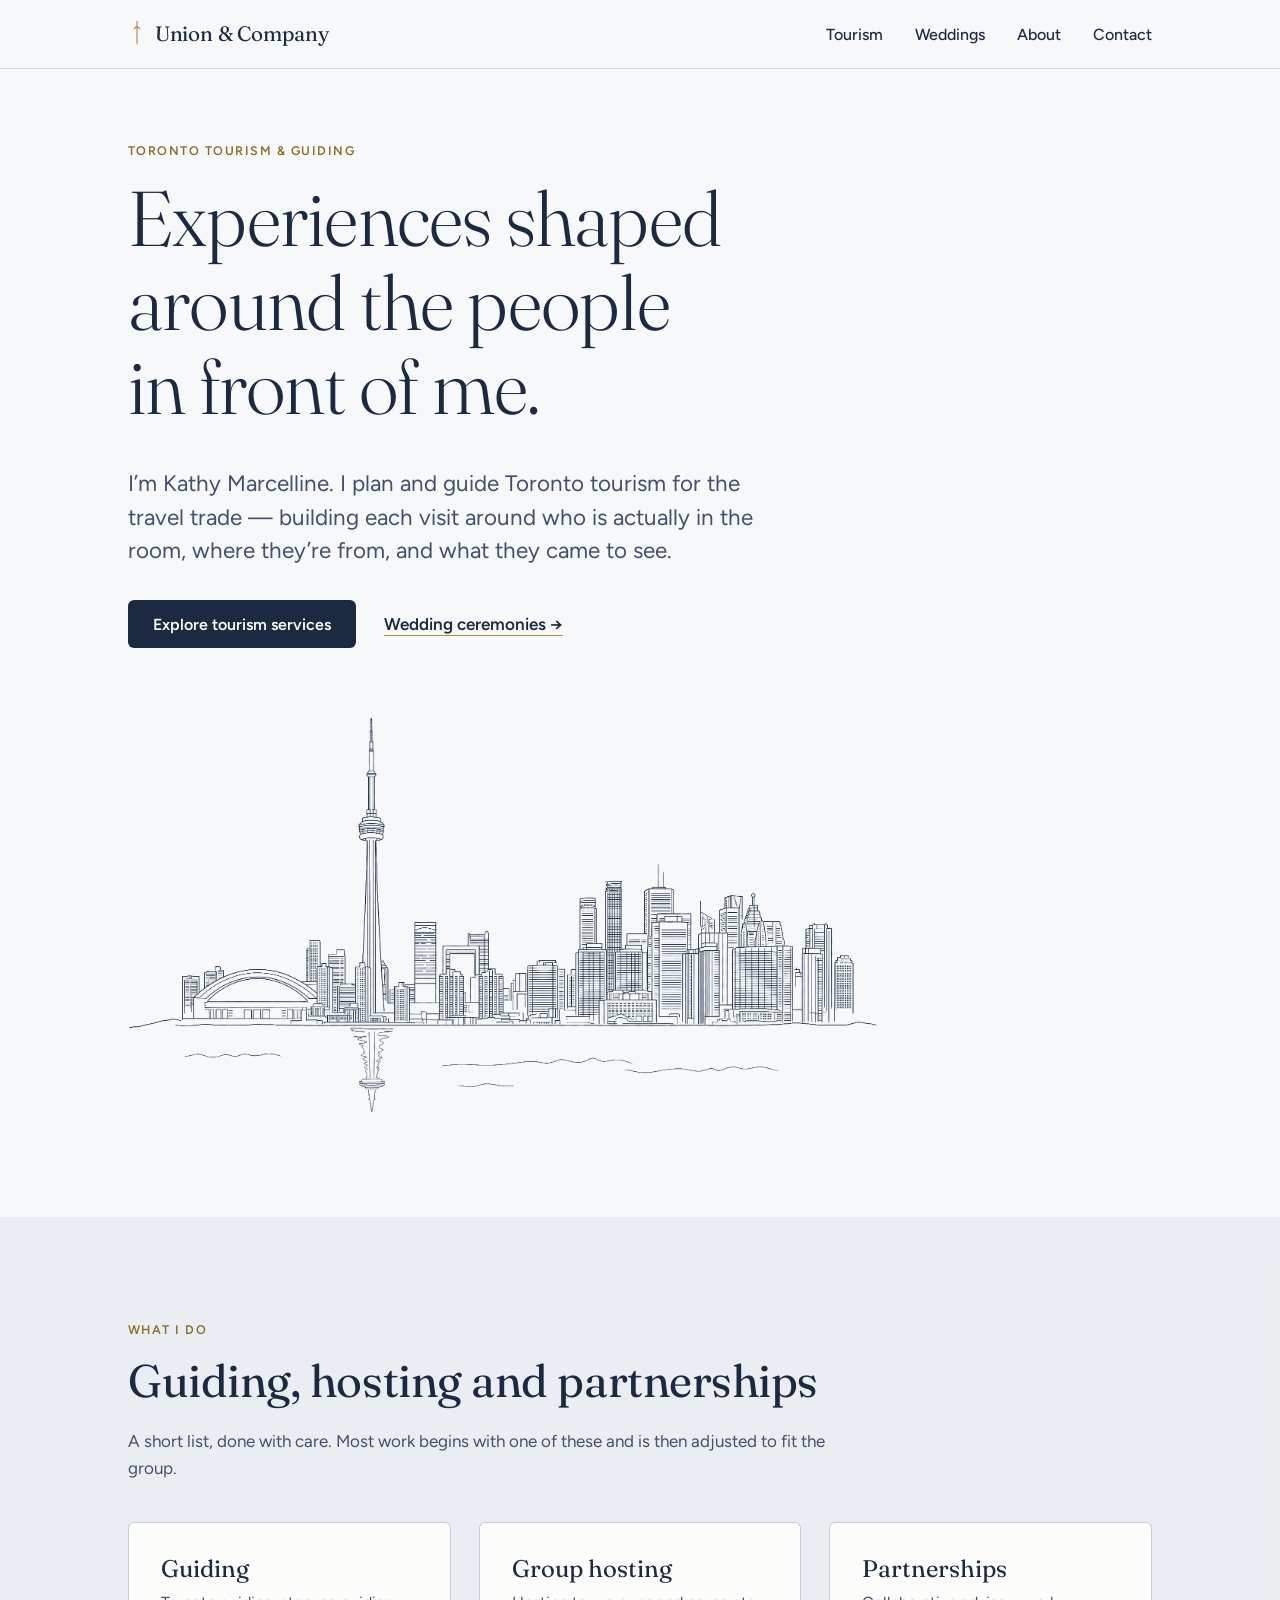
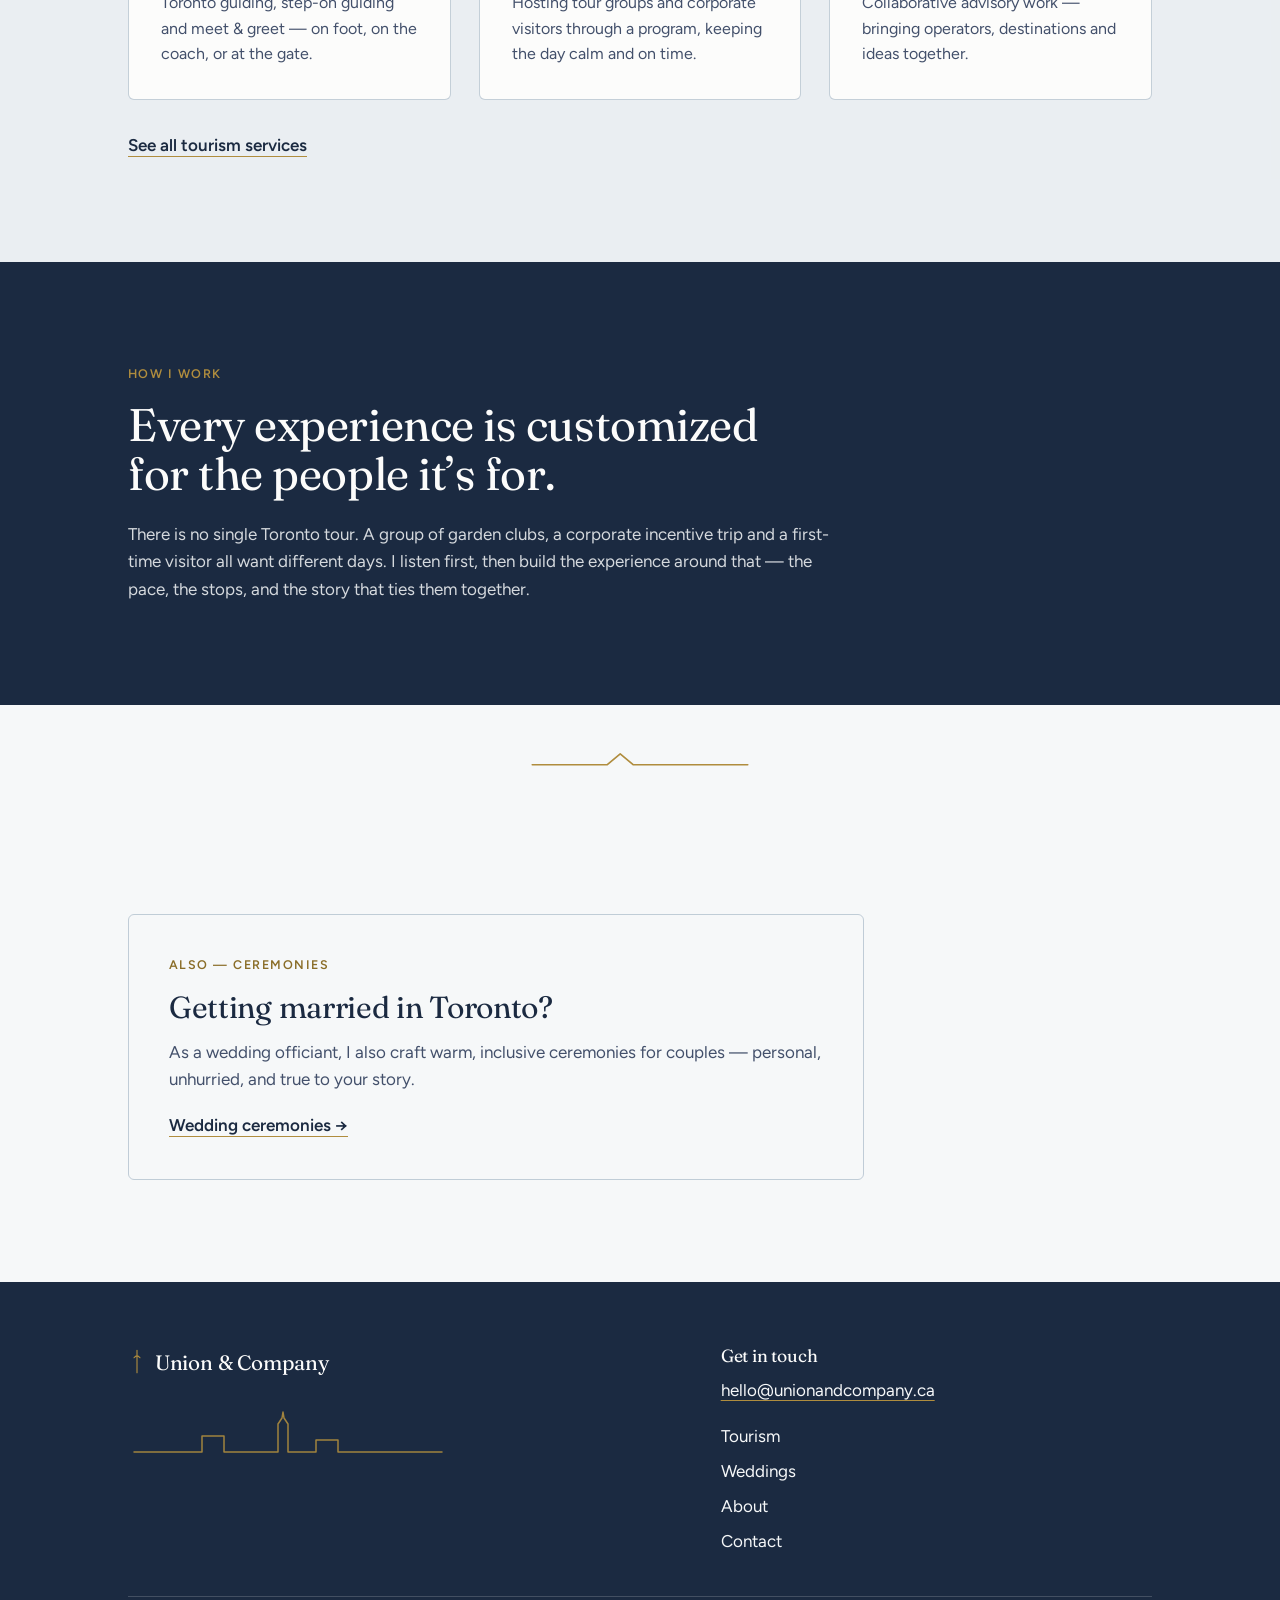
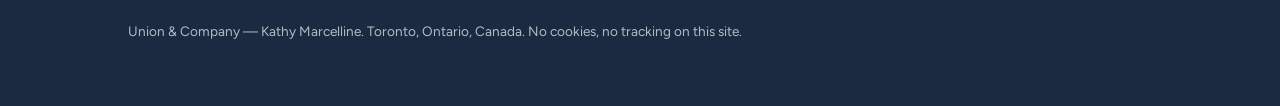
==== index.html @ 8b85e6c8 "Initial site — Union & Company Hand-coded static site (HTML/CSS/vanilla JS, no build step) for Kathy" ====
<!DOCTYPE html>
<html lang="en-CA" class="no-js">
<head>
  <meta charset="utf-8">
  <meta name="viewport" content="width=device-width, initial-scale=1">
  <title>Union &amp; Company — Toronto tourism, guiding &amp; wedding ceremonies</title>
  <meta name="description" content="Kathy Marcelline creates Toronto tourism experiences shaped around the people in front of her — guiding, group hosting and partnerships for the travel trade, and warm, inclusive wedding ceremonies.">

  <!-- Open Graph -->
  <meta property="og:type" content="website">
  <meta property="og:locale" content="en_CA">
  <meta property="og:site_name" content="Union &amp; Company">
  <meta property="og:title" content="Union &amp; Company — Toronto tourism, guiding &amp; wedding ceremonies">
  <meta property="og:description" content="Toronto tourism experiences shaped around the people in front of her, and warm, inclusive wedding ceremonies.">
  <meta property="og:url" content="https://example.com/">
  <!-- TODO: confirm with Kathy — set the live og:url and add an og:image share graphic (1200×630) once available. -->

  <!-- Enhancement flag: swap no-js for js before first paint. -->
  <script>document.documentElement.className = document.documentElement.className.replace('no-js', 'js');</script>

  <link rel="icon" href="assets/favicon.svg" type="image/svg+xml">
  <link rel="preconnect" href="https://fonts.googleapis.com">
  <link rel="preconnect" href="https://fonts.gstatic.com" crossorigin>
  <link href="https://fonts.googleapis.com/css2?family=Fraunces:opsz,wght@9..144,300;9..144,400;9..144,500&family=Figtree:wght@400;500;600&display=swap" rel="stylesheet">
  <link rel="stylesheet" href="css/styles.css">
</head>
<body>
  <a class="skip-link" href="#main">Skip to content</a>

  <header class="site-header">
    <div class="container site-header__inner">
      <a class="wordmark" href="index.html" aria-label="Union and Company — home">
        <svg class="nav-mark" viewBox="0 0 24 40" aria-hidden="true" focusable="false">
          <path d="M12 3 V33 M8 13 Q12 8 16 13"/>
        </svg>
        <span>Union &amp; Company</span>
      </a>
      <button class="nav-toggle" aria-expanded="false" aria-controls="site-nav">
        <span class="nav-toggle__bars" aria-hidden="true"><span></span></span>
        Menu
      </button>
      <nav class="site-nav" id="site-nav" aria-label="Primary">
        <ul>
          <li><a href="tourism.html">Tourism</a></li>
          <li><a href="weddings.html">Weddings</a></li>
          <li><a href="about.html">About</a></li>
          <li><a href="contact.html">Contact</a></li>
        </ul>
      </nav>
    </div>
  </header>

  <main id="main">
    <!-- Hero -->
    <section class="band hero">
      <div class="container">
        <span class="eyebrow">Toronto tourism &amp; guiding</span>
        <h1>Experiences shaped around the people in front of me.</h1>
        <p class="lead">I&rsquo;m Kathy Marcelline. I plan and guide Toronto tourism for the travel trade &mdash;
          building each visit around who is actually in the room, where they&rsquo;re from, and what they came to see.</p>
        <div class="btn-row">
          <a class="btn btn-primary" href="tourism.html">Explore tourism services</a>
          <a class="link arrow-link" href="weddings.html">Wedding ceremonies &rarr;</a>
        </div>

        <div class="skyline-hero skyline-draw2" role="img"
             aria-label="A fine line drawing of the Toronto skyline and lakeshore — the CN Tower at its centre, the Rogers Centre dome, the downtown towers, and the tower's reflection in the harbour."></div>
      </div>
    </section>

    <!-- Core tourism services -->
    <section class="band band--soft">
      <div class="container">
        <div class="reveal">
          <span class="eyebrow">What I do</span>
          <h2>Guiding, hosting and partnerships</h2>
          <p class="measure">A short list, done with care. Most work begins with one of these and is then
            adjusted to fit the group.</p>
        </div>
        <div class="card-grid card-grid--3">
          <article class="card">
            <h3>Guiding</h3>
            <p>Toronto guiding, step-on guiding and meet &amp; greet &mdash; on foot, on the coach, or at the gate.</p>
          </article>
          <article class="card">
            <h3>Group hosting</h3>
            <p>Hosting tour groups and corporate visitors through a program, keeping the day calm and on time.</p>
          </article>
          <article class="card">
            <h3>Partnerships</h3>
            <p>Collaborative advisory work &mdash; bringing operators, destinations and ideas together.</p>
          </article>
        </div>
        <div class="btn-row">
          <a class="link" href="tourism.html">See all tourism services</a>
        </div>
      </div>
    </section>

    <!-- How I work (navy band) -->
    <section class="band band--ink">
      <div class="container">
        <div class="reveal measure">
          <span class="eyebrow">How I work</span>
          <h2>Every experience is customized for the people it&rsquo;s for.</h2>
          <p>There is no single Toronto tour. A group of garden clubs, a corporate incentive trip and a
            first-time visitor all want different days. I listen first, then build the experience around
            that &mdash; the pace, the stops, and the story that ties them together.</p>
        </div>
      </div>
    </section>

    <div class="divider" aria-hidden="true">
      <svg viewBox="0 0 200 24" focusable="false">
        <path d="M2 18 L70 18 L82 8 L94 18 L198 18" fill="none" stroke="#B08D3E"
              stroke-width="1.5" stroke-linecap="round" stroke-linejoin="round"/>
      </svg>
    </div>

    <!-- Wedding gateway (modest) -->
    <section class="band">
      <div class="container">
        <div class="gateway reveal">
          <span class="eyebrow">Also &mdash; ceremonies</span>
          <h2>Getting married in Toronto?</h2>
          <p>As a wedding officiant, I also craft warm, inclusive ceremonies for couples &mdash; personal,
            unhurried, and true to your story.</p>
          <p><a class="link arrow-link" href="weddings.html">Wedding ceremonies &rarr;</a></p>
        </div>
      </div>
    </section>
  </main>

  <!-- Shared footer -->
  <footer class="footer">
    <div class="container">
      <div class="footer__top">
        <div>
          <span class="footer__mark">
            <svg class="nav-mark" viewBox="0 0 24 40" aria-hidden="true" focusable="false">
              <path d="M12 3 V33 M8 13 Q12 8 16 13"/>
            </svg>
            <span class="wordmark" style="pointer-events:none;">Union &amp; Company</span>
          </span>
          <svg class="skyline" viewBox="0 0 320 60" aria-hidden="true" focusable="false">
            <path d="M6 46 L74 46 L74 30 L96 30 L96 46 L150 46 L150 18 L154 12 L155 6 L156 12 L160 18 L160 46 L188 46 L188 34 L210 34 L210 46 L314 46"/>
          </svg>
        </div>
        <div class="footer__contact">
          <h2>Get in touch</h2>
          <!-- TODO: confirm with Kathy — replace with her real business email. -->
          <p><a href="mailto:hello@unionandcompany.ca">hello@unionandcompany.ca</a></p>
          <nav aria-label="Footer">
            <ul>
              <li><a href="tourism.html">Tourism</a></li>
              <li><a href="weddings.html">Weddings</a></li>
              <li><a href="about.html">About</a></li>
              <li><a href="contact.html">Contact</a></li>
            </ul>
          </nav>
        </div>
      </div>
      <div class="footer__legal">
        <p>Union &amp; Company &mdash; Kathy Marcelline. Toronto, Ontario, Canada.
          No cookies, no tracking on this site.</p>
      </div>
    </div>
  </footer>

  <script src="js/main.js"></script>
</body>
</html>
---- css/styles.css ----
/* ==========================================================================
   Union & Company — styles.css
   Hand-coded, framework-free. Mobile-first.
   Sections:
     1. Tokens & root
     2. Reset & base
     3. Typography
     4. Layout helpers (container, bands, rhythm)
     5. Skyline motif
     6. Header & navigation
     7. Buttons & links
     8. Components (cards, steps, services, quotes, form)
     9. Footer
    10. Motion (reveal, skyline draw) & reduced-motion
   ========================================================================== */

/* 1. Tokens & root ---------------------------------------------------------- */
:root {
  --ink:     #1B2A41;  /* navy — headings, footer, primary buttons, dark bands */
  --paper:   #F6F8F9;  /* cool-tinted near-white base */
  --brass:   #B08D3E;  /* muted brass — decorative rules, motif, underlines     */
  --slate:   #43506B;  /* body text                                            */
  --harbour: #7E97AD;  /* soft blue — subtle backgrounds, borders              */
  --white:   #FCFCFB;  /* cards on paper, text on ink                          */

  /* Brass is only ~2.9:1 on paper, which fails WCAG AA for text. This deeper
     brass reaches ~4.6:1 on paper and is used for eyebrow TEXT on light bands.
     The full --brass is reserved for non-text decoration and for text on navy
     (where --brass reaches ~4.6:1). */
  --brass-deep: #8A6D28;

  /* Fluid type scale */
  --fs-eyebrow: 0.78rem;
  --fs-body:    1.0625rem;
  --fs-lead:    clamp(1.15rem, 1.02rem + 0.5vw, 1.4rem);
  --fs-h3:      clamp(1.2rem, 1.05rem + 0.6vw, 1.5rem);
  --fs-h2:      clamp(1.75rem, 1.25rem + 2vw, 2.85rem);
  --fs-h1:      clamp(2.6rem, 1.55rem + 4.3vw, 4.85rem);

  --measure: 65ch;
  --container: 1120px;
  --gutter: clamp(1.25rem, 5vw, 3rem);
  --band-y: clamp(3.25rem, 8vw, 6.5rem);
  --radius: 6px;

  --font-display: 'Fraunces', Georgia, 'Times New Roman', serif;
  --font-body: 'Figtree', -apple-system, BlinkMacSystemFont, 'Segoe UI', sans-serif;
}

/* 2. Reset & base ----------------------------------------------------------- */
*, *::before, *::after { box-sizing: border-box; }

html { -webkit-text-size-adjust: 100%; }

body {
  margin: 0;
  background: var(--paper);
  color: var(--slate);
  font-family: var(--font-body);
  font-size: var(--fs-body);
  font-weight: 400;
  line-height: 1.6;
  text-rendering: optimizeLegibility;
  -webkit-font-smoothing: antialiased;
}

img, svg { max-width: 100%; }
svg { display: block; }

/* Skip link */
.skip-link {
  position: absolute;
  left: 0.75rem;
  top: -100%;
  z-index: 100;
  background: var(--ink);
  color: var(--white);
  padding: 0.65rem 1rem;
  border-radius: var(--radius);
  font-weight: 600;
  text-decoration: none;
}
.skip-link:focus { top: 0.75rem; }

/* Visible focus for everything. Never removed. */
:focus-visible {
  outline: 2px solid var(--brass);
  outline-offset: 2px;
  border-radius: 2px;
}
/* On navy bands, brass outline needs no change (contrast ~4.6:1). */

.visually-hidden {
  position: absolute !important;
  width: 1px; height: 1px;
  padding: 0; margin: -1px;
  overflow: hidden; clip: rect(0 0 0 0);
  white-space: nowrap; border: 0;
}

/* 3. Typography ------------------------------------------------------------- */
h1, h2, h3, h4 {
  font-family: var(--font-display);
  font-optical-sizing: auto;
  color: var(--ink);
  font-weight: 300;
  line-height: 1.08;
  letter-spacing: -0.01em;
  margin: 0 0 0.5em;
  text-wrap: balance;
}

h1 { font-size: var(--fs-h1); }
h2 { font-size: var(--fs-h2); font-weight: 400; }
h3 { font-size: var(--fs-h3); font-weight: 400; line-height: 1.2; letter-spacing: 0; }

p { margin: 0 0 1.15rem; max-width: var(--measure); }
p:last-child { margin-bottom: 0; }

.lead { font-size: var(--fs-lead); color: var(--slate); line-height: 1.5; }

.eyebrow {
  display: block;
  font-family: var(--font-body);
  font-weight: 600;
  font-size: var(--fs-eyebrow);
  text-transform: uppercase;
  letter-spacing: 0.12em;
  color: var(--brass-deep);
  margin: 0 0 1rem;
}

/* 4. Layout helpers --------------------------------------------------------- */
.container {
  width: 100%;
  max-width: var(--container);
  margin-inline: auto;
  padding-inline: var(--gutter);
}

.band { padding-block: var(--band-y); }

.band--ink {
  background: var(--ink);
  color: var(--paper);
}
.band--ink h1, .band--ink h2, .band--ink h3 { color: var(--white); }
.band--ink p { color: rgba(246, 248, 249, 0.85); }
.band--ink .eyebrow { color: var(--brass); }

.band--soft { background: rgba(126, 151, 173, 0.10); } /* harbour tint */

.stack > * + * { margin-top: 1.15rem; }
.measure { max-width: var(--measure); }
.center { text-align: center; margin-inline: auto; }

/* Section divider (short skyline segment) */
.divider {
  display: flex;
  justify-content: center;
  padding-block: clamp(1.5rem, 4vw, 2.5rem);
}
.divider svg { width: min(220px, 60%); height: auto; }

/* 5. Skyline motif ---------------------------------------------------------- */
.skyline path {
  fill: none;
  stroke: var(--brass);
  stroke-width: 1.5;
  stroke-linejoin: round;
  stroke-linecap: round;
  vector-effect: non-scaling-stroke;
}
.band--ink .skyline path,
.footer .skyline path { stroke: var(--brass); }

/* Hero drawing — the detailed Toronto line art, painted via an alpha mask so it
   inherits our palette. The PNG is a keyed line drawing (transparent ground). */
.skyline-hero {
  width: 100%;
  max-width: 760px;
  aspect-ratio: 2000 / 1091;
  margin-top: clamp(2rem, 5vw, 3.25rem);
  background-color: var(--ink);
  -webkit-mask: url(../assets/skyline.png) left center / contain no-repeat;
          mask: url(../assets/skyline.png) left center / contain no-repeat;
}

.nav-mark { width: 18px; height: auto; flex: none; }
.nav-mark path { stroke: var(--brass); stroke-width: 1.5; fill: none; stroke-linecap: round; }

/* 6. Header & navigation ---------------------------------------------------- */
.site-header {
  position: sticky;
  top: 0;
  z-index: 50;
  background: rgba(246, 248, 249, 0.92);
  backdrop-filter: saturate(140%) blur(6px);
  border-bottom: 1px solid rgba(126, 151, 173, 0.30);
}
.site-header__inner {
  display: flex;
  align-items: center;
  justify-content: space-between;
  gap: 1rem;
  min-height: 68px;
}

.wordmark {
  display: inline-flex;
  align-items: center;
  gap: 0.55rem;
  text-decoration: none;
  color: var(--ink);
  font-family: var(--font-display);
  font-optical-sizing: auto;
  font-weight: 400;
  font-size: 1.3rem;
  letter-spacing: -0.01em;
  white-space: nowrap;
}
.wordmark:focus-visible { outline-offset: 4px; }

.nav-toggle {
  display: none;
  align-items: center;
  gap: 0.5rem;
  background: none;
  border: 1px solid rgba(126, 151, 173, 0.5);
  border-radius: var(--radius);
  color: var(--ink);
  font-family: var(--font-body);
  font-weight: 600;
  font-size: 0.9rem;
  padding: 0.5rem 0.75rem;
  cursor: pointer;
}
.nav-toggle__bars { width: 18px; height: 12px; position: relative; }
.nav-toggle__bars::before,
.nav-toggle__bars::after,
.nav-toggle__bars span {
  content: ""; position: absolute; left: 0; right: 0; height: 1.5px;
  background: var(--ink);
}
.nav-toggle__bars::before { top: 0; }
.nav-toggle__bars span { top: 5px; }
.nav-toggle__bars::after { bottom: 0; }

.site-nav ul {
  list-style: none;
  margin: 0;
  padding: 0;
  display: flex;
  gap: clamp(1rem, 2.5vw, 2.25rem);
  align-items: center;
}
.site-nav a {
  text-decoration: none;
  color: var(--ink);
  font-weight: 500;
  font-size: 1rem;
  padding: 0.35rem 0;
  border-bottom: 2px solid transparent;
}
.site-nav a:hover { border-bottom-color: var(--brass); }
.site-nav a[aria-current="page"] {
  border-bottom-color: var(--brass);
  color: var(--ink);
}

/* Mobile: JS enhances into a toggle. Without JS, nav stays visible. */
@media (max-width: 767px) {
  .js .nav-toggle { display: inline-flex; }
  .js .site-nav {
    display: none;
    position: absolute;
    left: 0; right: 0; top: 100%;
    background: var(--paper);
    border-bottom: 1px solid rgba(126, 151, 173, 0.3);
    padding: 0.5rem var(--gutter) 1.25rem;
  }
  .js .site-nav.is-open { display: block; }
  .site-nav ul { flex-direction: column; align-items: flex-start; gap: 0.25rem; }
  .site-nav li { width: 100%; }
  .site-nav a { display: block; width: 100%; padding: 0.75rem 0; }
  .site-header { position: relative; } /* allow absolute dropdown positioning */
}

/* 7. Buttons & links -------------------------------------------------------- */
.btn {
  display: inline-flex;
  align-items: center;
  justify-content: center;
  font-family: var(--font-body);
  font-weight: 600;
  font-size: 1rem;
  line-height: 1.2;
  text-decoration: none;
  border: 1px solid transparent;
  border-radius: var(--radius);
  padding: 0.85rem 1.5rem;
  cursor: pointer;
  position: relative;
  overflow: hidden;
}
.btn-primary {
  background: var(--ink);
  color: var(--white);
}
.btn-primary::after {
  content: "";
  position: absolute;
  left: 0; right: 0; bottom: 0;
  height: 2px;
  background: var(--brass);
  transform: translateX(-101%);
  transition: transform 0.25s ease;
}
.btn-primary:hover::after,
.btn-primary:focus-visible::after { transform: translateX(0); }

/* Primary on a navy band inverts */
.band--ink .btn-primary {
  background: var(--white);
  color: var(--ink);
}

/* Text links / secondary links */
.link {
  color: var(--ink);
  font-weight: 600;
  text-decoration: underline;
  text-decoration-color: var(--brass);
  text-decoration-thickness: 1px;
  text-underline-offset: 5px;
}
.link:hover { text-decoration-thickness: 2px; }
.band--ink .link { color: var(--white); text-decoration-color: var(--brass); }

.arrow-link { white-space: nowrap; }

/* In-flow prose links */
.prose a {
  color: var(--ink);
  text-decoration: underline;
  text-decoration-color: var(--brass);
  text-decoration-thickness: 1px;
  text-underline-offset: 3px;
}
.prose a:hover { text-decoration-thickness: 2px; }

.btn-row {
  display: flex;
  flex-wrap: wrap;
  align-items: center;
  gap: 1.25rem 1.75rem;
  margin-top: 2rem;
}

/* 8. Components ------------------------------------------------------------- */

/* Hero */
.hero { padding-top: clamp(2.5rem, 6vw, 4.5rem); }
.hero h1 { margin-top: 0.25rem; max-width: 15ch; }
.hero .lead { max-width: 46ch; }

/* Service card grid */
.card-grid {
  display: grid;
  grid-template-columns: 1fr;
  gap: clamp(1rem, 2.5vw, 1.75rem);
  margin-top: 2.5rem;
}
@media (min-width: 720px) {
  .card-grid--3 { grid-template-columns: repeat(3, 1fr); }
}
.card {
  background: var(--white);
  border: 1px solid rgba(126, 151, 173, 0.45);
  border-radius: var(--radius);
  padding: clamp(1.5rem, 3vw, 2rem);
}
.card h3 { margin-bottom: 0.4rem; }
.card p { color: var(--slate); font-size: 1rem; }

/* Services list (tourism) */
.service-list {
  display: grid;
  gap: clamp(1.75rem, 4vw, 2.75rem);
  margin-top: 2.75rem;
}
@media (min-width: 720px) {
  .service-list { grid-template-columns: repeat(2, 1fr); }
  .service-list .service--lead { grid-column: 1 / -1; }
}
.service {
  border-top: 1px solid rgba(126, 151, 173, 0.5);
  padding-top: 1.25rem;
}
.service--lead { border-top: 2px solid var(--brass); }
.service h3 { color: var(--ink); }
.service p { font-size: 1rem; margin-bottom: 0; }

/* Numbered steps (weddings) */
.steps {
  display: grid;
  gap: clamp(1.5rem, 3vw, 2.25rem);
  margin-top: 2.5rem;
  counter-reset: step;
}
@media (min-width: 720px) { .steps { grid-template-columns: repeat(3, 1fr); } }
.step { padding-top: 1rem; border-top: 1px solid rgba(126, 151, 173, 0.5); }
.step__num {
  font-family: var(--font-display);
  font-optical-sizing: auto;
  font-weight: 300;
  font-size: 2rem;
  color: var(--brass-deep);
  line-height: 1;
  display: block;
  margin-bottom: 0.6rem;
}
.step h3 { margin-bottom: 0.35rem; }
.step p { font-size: 1rem; margin-bottom: 0; }

/* Testimonials */
.quotes {
  display: grid;
  gap: clamp(1.5rem, 3vw, 2rem);
  margin-top: 2.5rem;
}
@media (min-width: 720px) { .quotes { grid-template-columns: repeat(2, 1fr); } }
.quote {
  background: var(--white);
  border: 1px solid rgba(126, 151, 173, 0.45);
  border-left: 3px solid var(--brass);
  border-radius: var(--radius);
  padding: clamp(1.5rem, 3vw, 2rem);
}
.quote blockquote {
  margin: 0 0 0.9rem;
  font-family: var(--font-display);
  font-optical-sizing: auto;
  font-weight: 400;
  font-size: 1.2rem;
  line-height: 1.4;
  color: var(--ink);
}
.quote figcaption { font-size: 0.95rem; color: var(--slate); }
.placeholder-note {
  display: inline-block;
  font-size: 0.72rem;
  font-weight: 600;
  text-transform: uppercase;
  letter-spacing: 0.08em;
  color: var(--brass-deep);
  background: rgba(176, 141, 62, 0.12);
  border-radius: 4px;
  padding: 0.15rem 0.45rem;
  margin-bottom: 0.75rem;
}

/* Wedding gateway (home) — deliberately modest */
.gateway {
  border: 1px solid rgba(126, 151, 173, 0.45);
  border-radius: var(--radius);
  padding: clamp(1.5rem, 4vw, 2.5rem);
  max-width: 46rem;
}
.gateway h2 { font-size: clamp(1.4rem, 1.1rem + 1.2vw, 1.9rem); }

/* Values (about) */
.values { display: grid; gap: clamp(1.75rem, 4vw, 2.5rem); margin-top: 2.5rem; }
@media (min-width: 720px) { .values { grid-template-columns: repeat(3, 1fr); } }
.value { border-top: 2px solid var(--brass); padding-top: 1.1rem; }
.value h3 { color: var(--ink); }
.value p { font-size: 1rem; margin-bottom: 0; }

/* Forms */
.form { max-width: 40rem; margin-top: 2.5rem; }
.form fieldset { border: 0; margin: 0 0 1.75rem; padding: 0; }
.form legend {
  font-family: var(--font-body);
  font-weight: 600;
  font-size: 1.05rem;
  color: var(--ink);
  padding: 0;
  margin-bottom: 0.75rem;
}
.field { margin-bottom: 1.4rem; }
.field label {
  display: block;
  font-weight: 600;
  font-size: 0.95rem;
  color: var(--ink);
  margin-bottom: 0.4rem;
}
.field .hint { font-weight: 400; color: var(--slate); font-size: 0.85rem; }
.field input,
.field select,
.field textarea {
  width: 100%;
  font-family: var(--font-body);
  font-size: 1rem;
  color: var(--slate);
  background: var(--white);
  border: 1px solid var(--harbour);
  border-radius: var(--radius);
  padding: 0.7rem 0.8rem;
}
.field textarea { min-height: 8rem; resize: vertical; }
.field input:focus-visible,
.field select:focus-visible,
.field textarea:focus-visible { outline: 2px solid var(--brass); outline-offset: 1px; }

.radio-group { display: grid; gap: 0.65rem; }
.radio {
  display: flex;
  align-items: flex-start;
  gap: 0.65rem;
  border: 1px solid rgba(126, 151, 173, 0.5);
  border-radius: var(--radius);
  padding: 0.85rem 1rem;
  cursor: pointer;
}
.radio input { width: auto; margin-top: 0.15rem; }
.radio:hover { border-color: var(--harbour); }
.radio span { font-weight: 500; color: var(--ink); }

.form .error {
  color: #8A2A2A; /* accessible dark red on paper */
  font-size: 0.9rem;
  font-weight: 600;
  margin-top: 0.35rem;
}
.field input[aria-invalid="true"],
.field textarea[aria-invalid="true"] { border-color: #8A2A2A; }

.form-note { font-size: 0.95rem; margin-top: 1.5rem; }

/* Contact aside */
.contact-aside p { font-size: 1rem; }
@media (min-width: 900px) {
  .contact-layout { display: grid; grid-template-columns: 1.4fr 1fr; gap: clamp(2rem, 5vw, 4rem); align-items: start; }
  .contact-layout .form { margin-top: 1.5rem; }
}

/* 9. Footer ----------------------------------------------------------------- */
.footer {
  background: var(--ink);
  color: var(--paper);
  padding-block: clamp(2.5rem, 6vw, 4rem);
}
.footer a { color: var(--paper); }
.footer__top { display: grid; gap: 2rem; }
@media (min-width: 720px) {
  .footer__top { grid-template-columns: 1.3fr 1fr; align-items: start; }
}
.footer__mark { display: inline-flex; align-items: center; gap: 0.55rem; }
.footer__mark .wordmark { color: var(--white); }
.footer .skyline { width: min(320px, 100%); margin-top: 1.25rem; opacity: 0.9; }
.footer h2 { font-size: 1.1rem; color: var(--white); margin-bottom: 0.75rem; }
.footer nav ul { list-style: none; margin: 0; padding: 0; display: grid; gap: 0.5rem; }
.footer nav a { text-decoration: none; }
.footer nav a:hover { text-decoration: underline; text-decoration-color: var(--brass); text-underline-offset: 4px; }
.footer__contact a {
  text-decoration: underline;
  text-decoration-color: var(--brass);
  text-underline-offset: 4px;
}
.footer__legal {
  margin-top: 2.5rem;
  padding-top: 1.5rem;
  border-top: 1px solid rgba(246, 248, 249, 0.18);
  font-size: 0.85rem;
  color: rgba(246, 248, 249, 0.7);
}
.footer__legal p { max-width: none; }

/* 10. Motion ---------------------------------------------------------------- */

/* Scroll reveal — visible by default (no-JS safe); JS opts elements in. */
.js .reveal {
  opacity: 0;
  transform: translateY(12px);
  transition: opacity 0.4s ease, transform 0.4s ease;
}
.js .reveal.is-visible { opacity: 1; transform: none; }

/* Skyline reveal — a left-to-right wipe that reads as the drawing being laid
   down. Driven by main.js so the drawing is ALWAYS visible without JS or under
   reduced motion; JS only clips-then-reveals when a wipe can actually play. */

/* Global reduced-motion opt-out */
@media (prefers-reduced-motion: reduce) {
  *, *::before, *::after {
    animation-duration: 0.001ms !important;
    animation-iteration-count: 1 !important;
    transition-duration: 0.001ms !important;
    scroll-behavior: auto !important;
  }
  .js .reveal { opacity: 1; transform: none; }
}
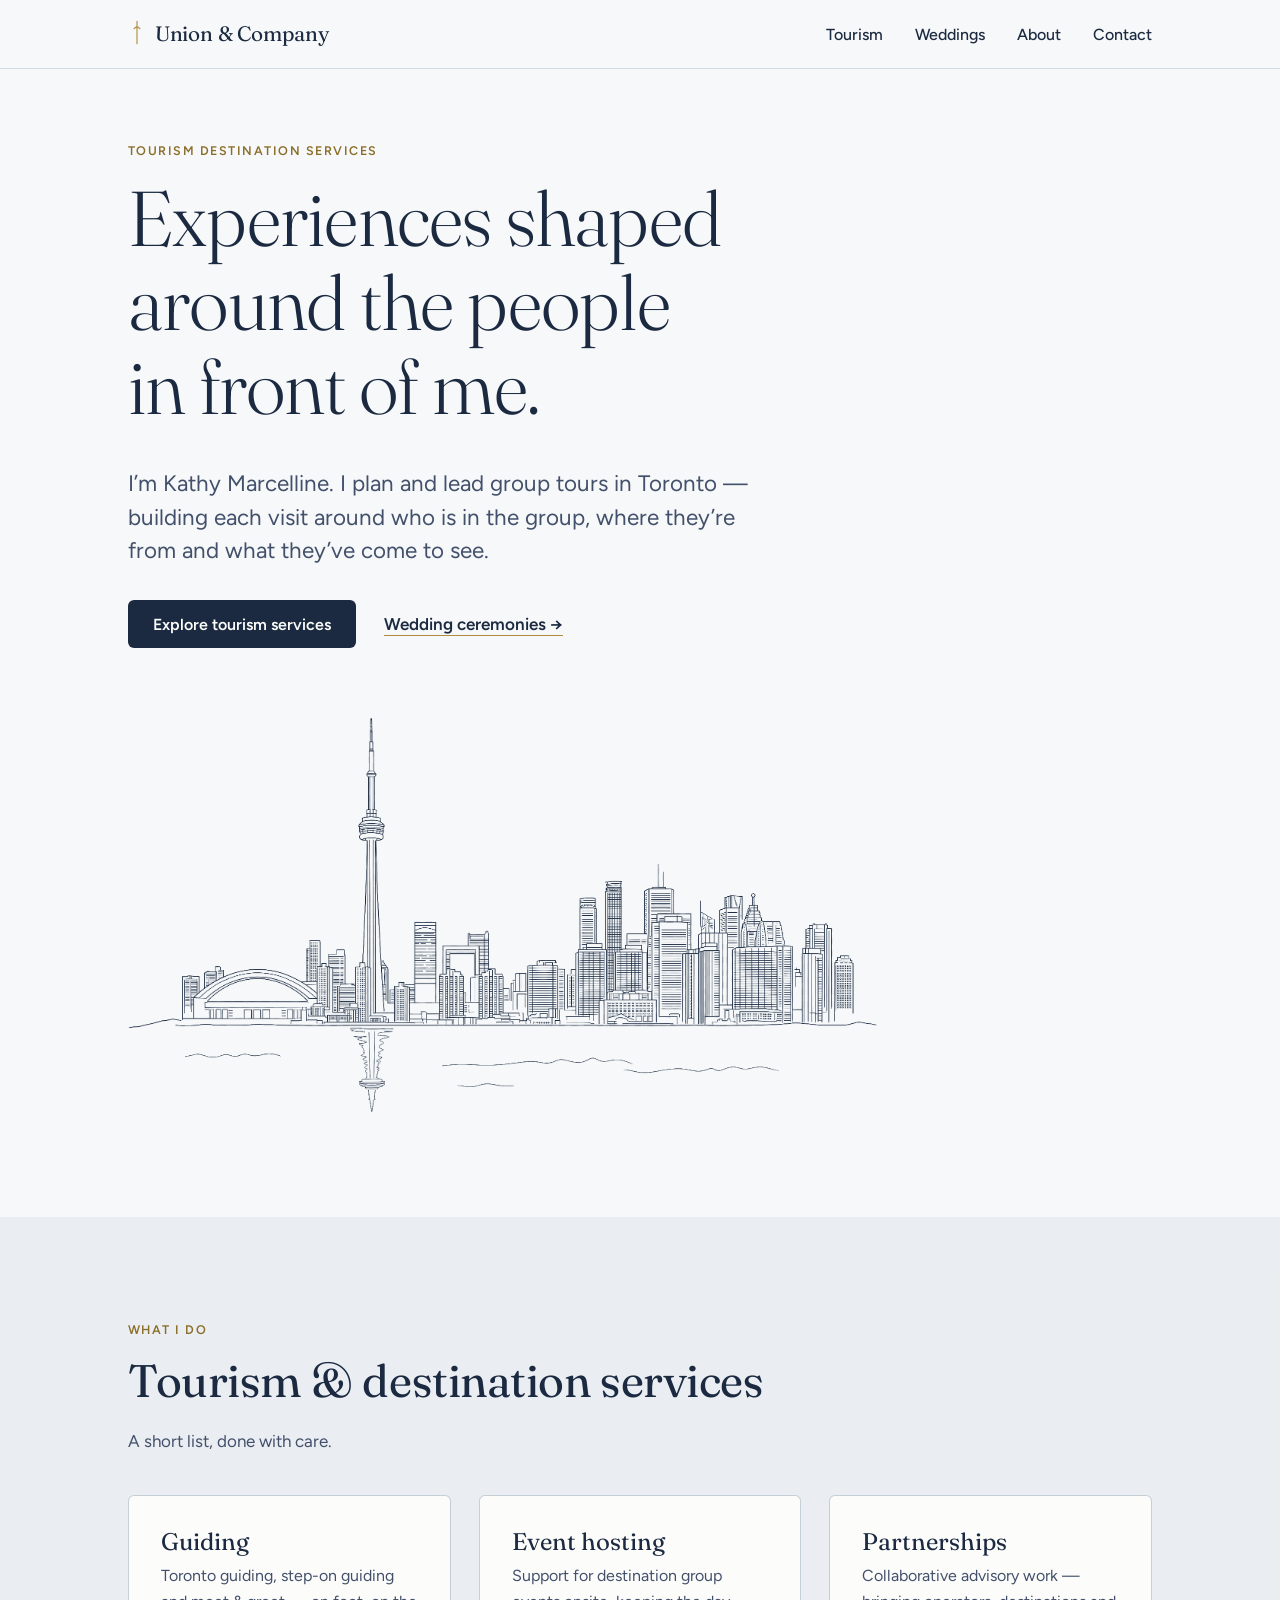
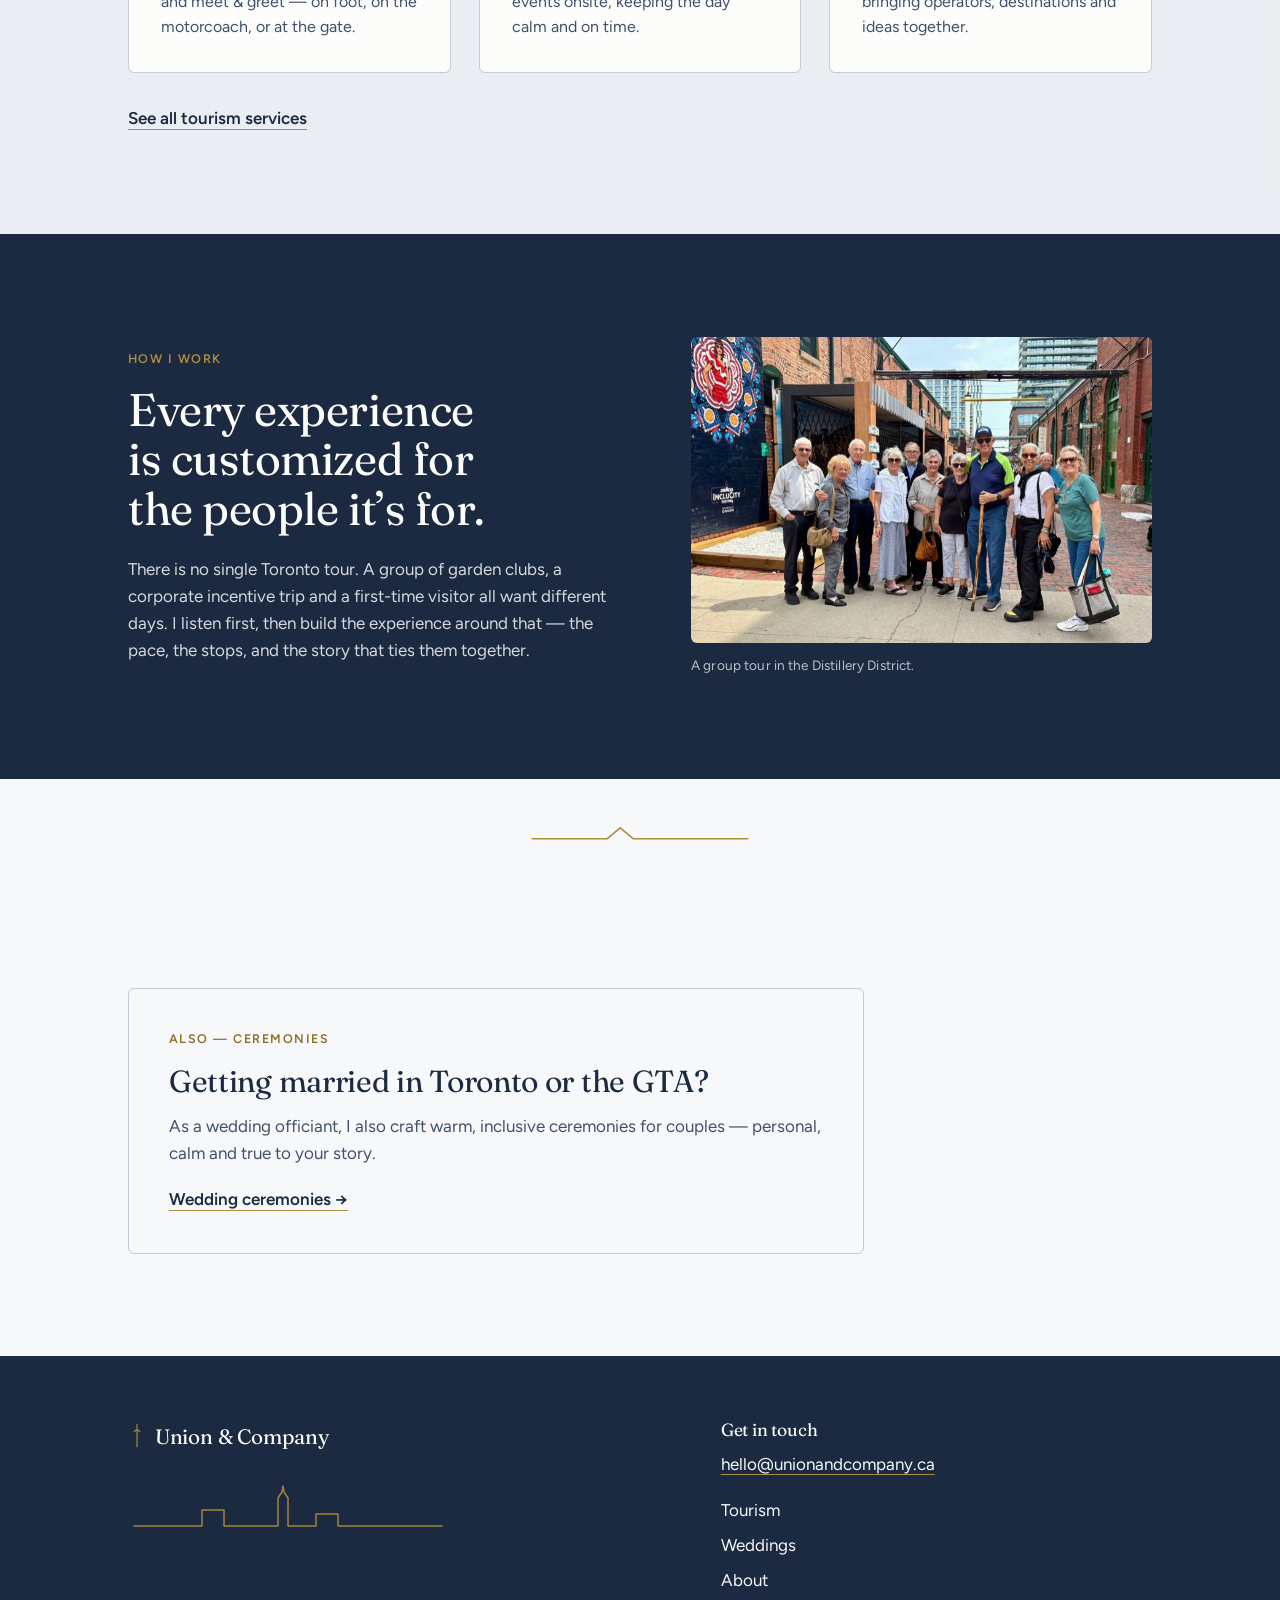
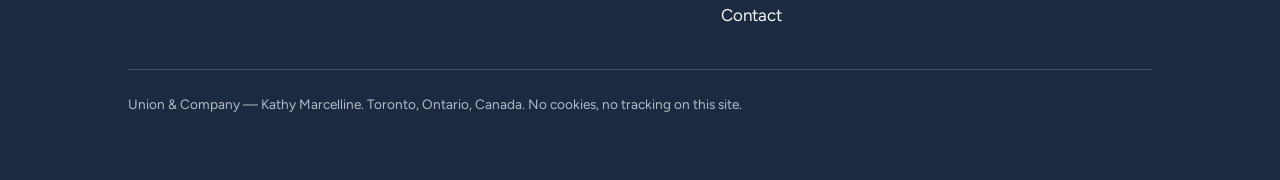
==== commit 055d9b0f: "Apply client copy edits, add photos, fix hero skyline reveal Client-requested changes across all pag" ====
--- a/index.html
+++ b/index.html
@@ -3,17 +3,22 @@
 <head>
   <meta charset="utf-8">
   <meta name="viewport" content="width=device-width, initial-scale=1">
-  <title>Union &amp; Company — Toronto tourism, guiding &amp; wedding ceremonies</title>
-  <meta name="description" content="Kathy Marcelline creates Toronto tourism experiences shaped around the people in front of her — guiding, group hosting and partnerships for the travel trade, and warm, inclusive wedding ceremonies.">
+  <title>Union &amp; Company — Toronto tourism destination services &amp; wedding ceremonies</title>
+  <meta name="description" content="Kathy Marcelline plans and leads group tours in Toronto — guiding, event hosting and partnerships for the travel trade — and officiates warm, inclusive wedding ceremonies.">
 
   <!-- Open Graph -->
   <meta property="og:type" content="website">
   <meta property="og:locale" content="en_CA">
   <meta property="og:site_name" content="Union &amp; Company">
-  <meta property="og:title" content="Union &amp; Company — Toronto tourism, guiding &amp; wedding ceremonies">
-  <meta property="og:description" content="Toronto tourism experiences shaped around the people in front of her, and warm, inclusive wedding ceremonies.">
-  <meta property="og:url" content="https://example.com/">
-  <!-- TODO: confirm with Kathy — set the live og:url and add an og:image share graphic (1200×630) once available. -->
+  <meta property="og:title" content="Union &amp; Company — Toronto tourism destination services &amp; wedding ceremonies">
+  <meta property="og:description" content="Group tours in Toronto built around who is in the group, and warm, inclusive wedding ceremonies.">
+  <meta property="og:url" content="https://tnb3000.github.io/unionandco/">
+  <meta property="og:image" content="https://tnb3000.github.io/unionandco/assets/og-image.jpg">
+  <meta property="og:image:width" content="1200">
+  <meta property="og:image:height" content="630">
+  <meta property="og:image:alt" content="A tour group gathered on a brick lane in Toronto's Distillery District.">
+  <meta name="twitter:card" content="summary_large_image">
+  <!-- TODO: confirm with Kathy — og:url points at the GitHub Pages address; update if a custom domain goes live. -->
 
   <!-- Enhancement flag: swap no-js for js before first paint. -->
   <script>document.documentElement.className = document.documentElement.className.replace('no-js', 'js');</script>
@@ -54,16 +59,16 @@
     <!-- Hero -->
     <section class="band hero">
       <div class="container">
-        <span class="eyebrow">Toronto tourism &amp; guiding</span>
+        <span class="eyebrow">Tourism destination services</span>
         <h1>Experiences shaped around the people in front of me.</h1>
-        <p class="lead">I&rsquo;m Kathy Marcelline. I plan and guide Toronto tourism for the travel trade &mdash;
-          building each visit around who is actually in the room, where they&rsquo;re from, and what they came to see.</p>
+        <p class="lead">I&rsquo;m Kathy Marcelline. I plan and lead group tours in Toronto &mdash; building each
+          visit around who is in the group, where they&rsquo;re from and what they&rsquo;ve come to see.</p>
         <div class="btn-row">
           <a class="btn btn-primary" href="tourism.html">Explore tourism services</a>
           <a class="link arrow-link" href="weddings.html">Wedding ceremonies &rarr;</a>
         </div>
 
-        <div class="skyline-hero skyline-draw2" role="img"
+        <div class="skyline-hero" role="img"
              aria-label="A fine line drawing of the Toronto skyline and lakeshore — the CN Tower at its centre, the Rogers Centre dome, the downtown towers, and the tower's reflection in the harbour."></div>
       </div>
     </section>
@@ -73,18 +78,17 @@
       <div class="container">
         <div class="reveal">
           <span class="eyebrow">What I do</span>
-          <h2>Guiding, hosting and partnerships</h2>
-          <p class="measure">A short list, done with care. Most work begins with one of these and is then
-            adjusted to fit the group.</p>
+          <h2>Tourism &amp; destination services</h2>
+          <p class="measure">A short list, done with care.</p>
         </div>
         <div class="card-grid card-grid--3">
           <article class="card">
             <h3>Guiding</h3>
-            <p>Toronto guiding, step-on guiding and meet &amp; greet &mdash; on foot, on the coach, or at the gate.</p>
+            <p>Toronto guiding, step-on guiding and meet &amp; greet &mdash; on foot, on the motorcoach, or at the gate.</p>
           </article>
           <article class="card">
-            <h3>Group hosting</h3>
-            <p>Hosting tour groups and corporate visitors through a program, keeping the day calm and on time.</p>
+            <h3>Event hosting</h3>
+            <p>Support for destination group events onsite, keeping the day calm and on time.</p>
           </article>
           <article class="card">
             <h3>Partnerships</h3>
@@ -99,7 +103,7 @@
 
     <!-- How I work (navy band) -->
     <section class="band band--ink">
-      <div class="container">
+      <div class="container split">
         <div class="reveal measure">
           <span class="eyebrow">How I work</span>
           <h2>Every experience is customized for the people it&rsquo;s for.</h2>
@@ -107,6 +111,15 @@
             first-time visitor all want different days. I listen first, then build the experience around
             that &mdash; the pace, the stops, and the story that ties them together.</p>
         </div>
+        <figure class="photo">
+          <!-- TODO: confirm with Kathy — caption wording, and that everyone pictured is happy to appear on the site. -->
+          <img src="assets/group-distillery-750.jpg"
+               srcset="assets/group-distillery-750.jpg 750w, assets/group-distillery-1500.jpg 1500w"
+               sizes="(min-width: 900px) 44vw, (min-width: 720px) 90vw, 100vw"
+               width="1500" height="997" loading="lazy" decoding="async"
+               alt="A tour group of about a dozen people smiling together on a brick-paved lane in Toronto&rsquo;s Distillery District, red-brick warehouses on either side.">
+          <figcaption>A group tour in the Distillery District.</figcaption>
+        </figure>
       </div>
     </section>
 
@@ -122,9 +135,9 @@
       <div class="container">
         <div class="gateway reveal">
           <span class="eyebrow">Also &mdash; ceremonies</span>
-          <h2>Getting married in Toronto?</h2>
+          <h2>Getting married in Toronto or the GTA?</h2>
           <p>As a wedding officiant, I also craft warm, inclusive ceremonies for couples &mdash; personal,
-            unhurried, and true to your story.</p>
+            calm and true to your story.</p>
           <p><a class="link arrow-link" href="weddings.html">Wedding ceremonies &rarr;</a></p>
         </div>
       </div>
--- a/css/styles.css
+++ b/css/styles.css
@@ -66,6 +66,13 @@
 
 img, svg { max-width: 100%; }
 svg { display: block; }
+img { height: auto; }
+
+::selection { background: rgba(176, 141, 62, 0.28); color: var(--ink); }
+.band--ink ::selection,
+.footer ::selection { background: rgba(176, 141, 62, 0.45); color: var(--white); }
+
+input, textarea, select { accent-color: var(--ink); caret-color: var(--brass-deep); }
 
 /* Skip link */
 .skip-link {
@@ -161,6 +168,7 @@
   padding-block: clamp(1.5rem, 4vw, 2.5rem);
 }
 .divider svg { width: min(220px, 60%); height: auto; }
+.divider--start { justify-content: flex-start; padding-bottom: 0; }
 
 /* 5. Skyline motif ---------------------------------------------------------- */
 .skyline path {
@@ -184,6 +192,14 @@
   background-color: var(--ink);
   -webkit-mask: url(../assets/skyline.png) left center / contain no-repeat;
           mask: url(../assets/skyline.png) left center / contain no-repeat;
+}
+/* The drawing is laid down left-to-right once on load. A CSS animation (not a
+   JS-driven transition) so it cannot stall half-way; without JS or under
+   reduced motion the drawing is simply visible. */
+.js .skyline-hero { animation: skyline-wipe 1.6s cubic-bezier(0.22, 1, 0.36, 1) both; }
+@keyframes skyline-wipe {
+  from { clip-path: inset(0 100% 0 0); }
+  to   { clip-path: inset(0 0 0 0); }
 }
 
 .nav-mark { width: 18px; height: auto; flex: none; }
@@ -383,6 +399,49 @@
 .card h3 { margin-bottom: 0.4rem; }
 .card p { color: var(--slate); font-size: 1rem; }
 
+/* Photographs */
+.photo { margin: 0; }
+.photo img {
+  display: block;
+  width: 100%;
+  height: auto;
+  border-radius: var(--radius);
+  background: rgba(126, 151, 173, 0.18); /* holds the space while loading */
+}
+.photo figcaption {
+  margin-top: 0.75rem;
+  font-size: 0.85rem;
+  letter-spacing: 0.01em;
+  color: var(--slate);
+}
+.band--ink .photo figcaption { color: rgba(246, 248, 249, 0.72); }
+.photo--wide { margin-top: clamp(2.25rem, 5vw, 3.5rem); }
+
+/* Text beside a photograph (home, "How I work") */
+.split { display: grid; gap: clamp(2rem, 5vw, 3.5rem); align-items: center; }
+@media (min-width: 900px) {
+  .split { grid-template-columns: minmax(0, 1.1fr) minmax(0, 1fr); }
+}
+
+/* Affiliations (about) */
+.affiliations {
+  list-style: none;
+  margin: 2.25rem 0 0;
+  padding: 0;
+  display: grid;
+  gap: 0 clamp(1.5rem, 4vw, 3rem);
+}
+@media (min-width: 720px) { .affiliations { grid-template-columns: repeat(2, minmax(0, 1fr)); } }
+.affiliations li {
+  display: flex;
+  flex-direction: column;
+  gap: 0.15rem;
+  padding: 1rem 0 1.05rem;
+  border-top: 1px solid rgba(126, 151, 173, 0.5);
+}
+.affiliation__org { font-weight: 500; color: var(--ink); text-wrap: pretty; }
+.affiliation__role { font-size: 0.95rem; color: var(--slate); }
+
 /* Services list (tourism) */
 .service-list {
   display: grid;
@@ -403,10 +462,11 @@
 
 /* Numbered steps (weddings) */
 .steps {
+  list-style: none;
+  padding: 0;
   display: grid;
   gap: clamp(1.5rem, 3vw, 2.25rem);
-  margin-top: 2.5rem;
-  counter-reset: step;
+  margin: 2.5rem 0 0;
 }
 @media (min-width: 720px) { .steps { grid-template-columns: repeat(3, 1fr); } }
 .step { padding-top: 1rem; border-top: 1px solid rgba(126, 151, 173, 0.5); }
@@ -447,18 +507,6 @@
   color: var(--ink);
 }
 .quote figcaption { font-size: 0.95rem; color: var(--slate); }
-.placeholder-note {
-  display: inline-block;
-  font-size: 0.72rem;
-  font-weight: 600;
-  text-transform: uppercase;
-  letter-spacing: 0.08em;
-  color: var(--brass-deep);
-  background: rgba(176, 141, 62, 0.12);
-  border-radius: 4px;
-  padding: 0.15rem 0.45rem;
-  margin-bottom: 0.75rem;
-}
 
 /* Wedding gateway (home) — deliberately modest */
 .gateway {
@@ -540,6 +588,13 @@
 
 /* Contact aside */
 .contact-aside p { font-size: 1rem; }
+@media (max-width: 899px) {
+  .contact-aside {
+    margin-top: 2.5rem;
+    padding-top: 2rem;
+    border-top: 1px solid rgba(126, 151, 173, 0.5);
+  }
+}
 @media (min-width: 900px) {
   .contact-layout { display: grid; grid-template-columns: 1.4fr 1fr; gap: clamp(2rem, 5vw, 4rem); align-items: start; }
   .contact-layout .form { margin-top: 1.5rem; }
@@ -600,4 +655,5 @@
     scroll-behavior: auto !important;
   }
   .js .reveal { opacity: 1; transform: none; }
-}
+  .js .skyline-hero { animation: none; }
+}
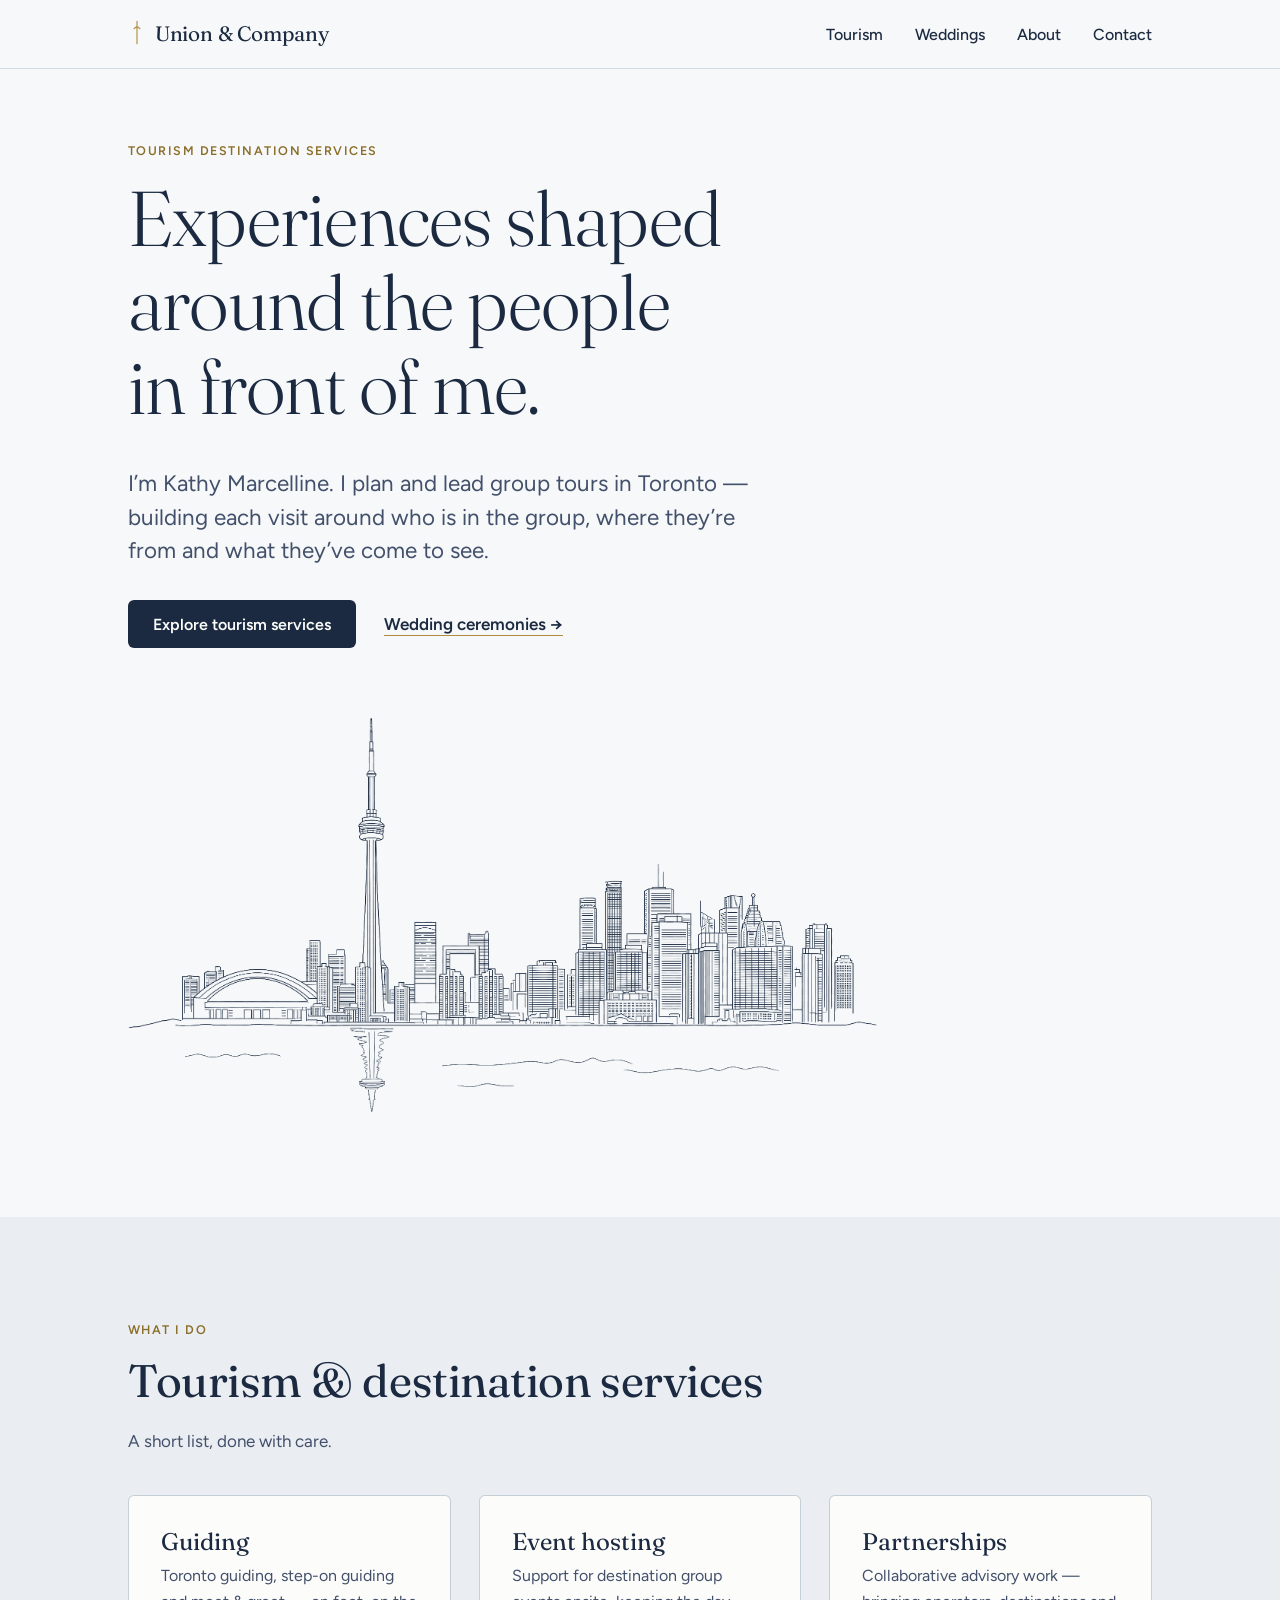
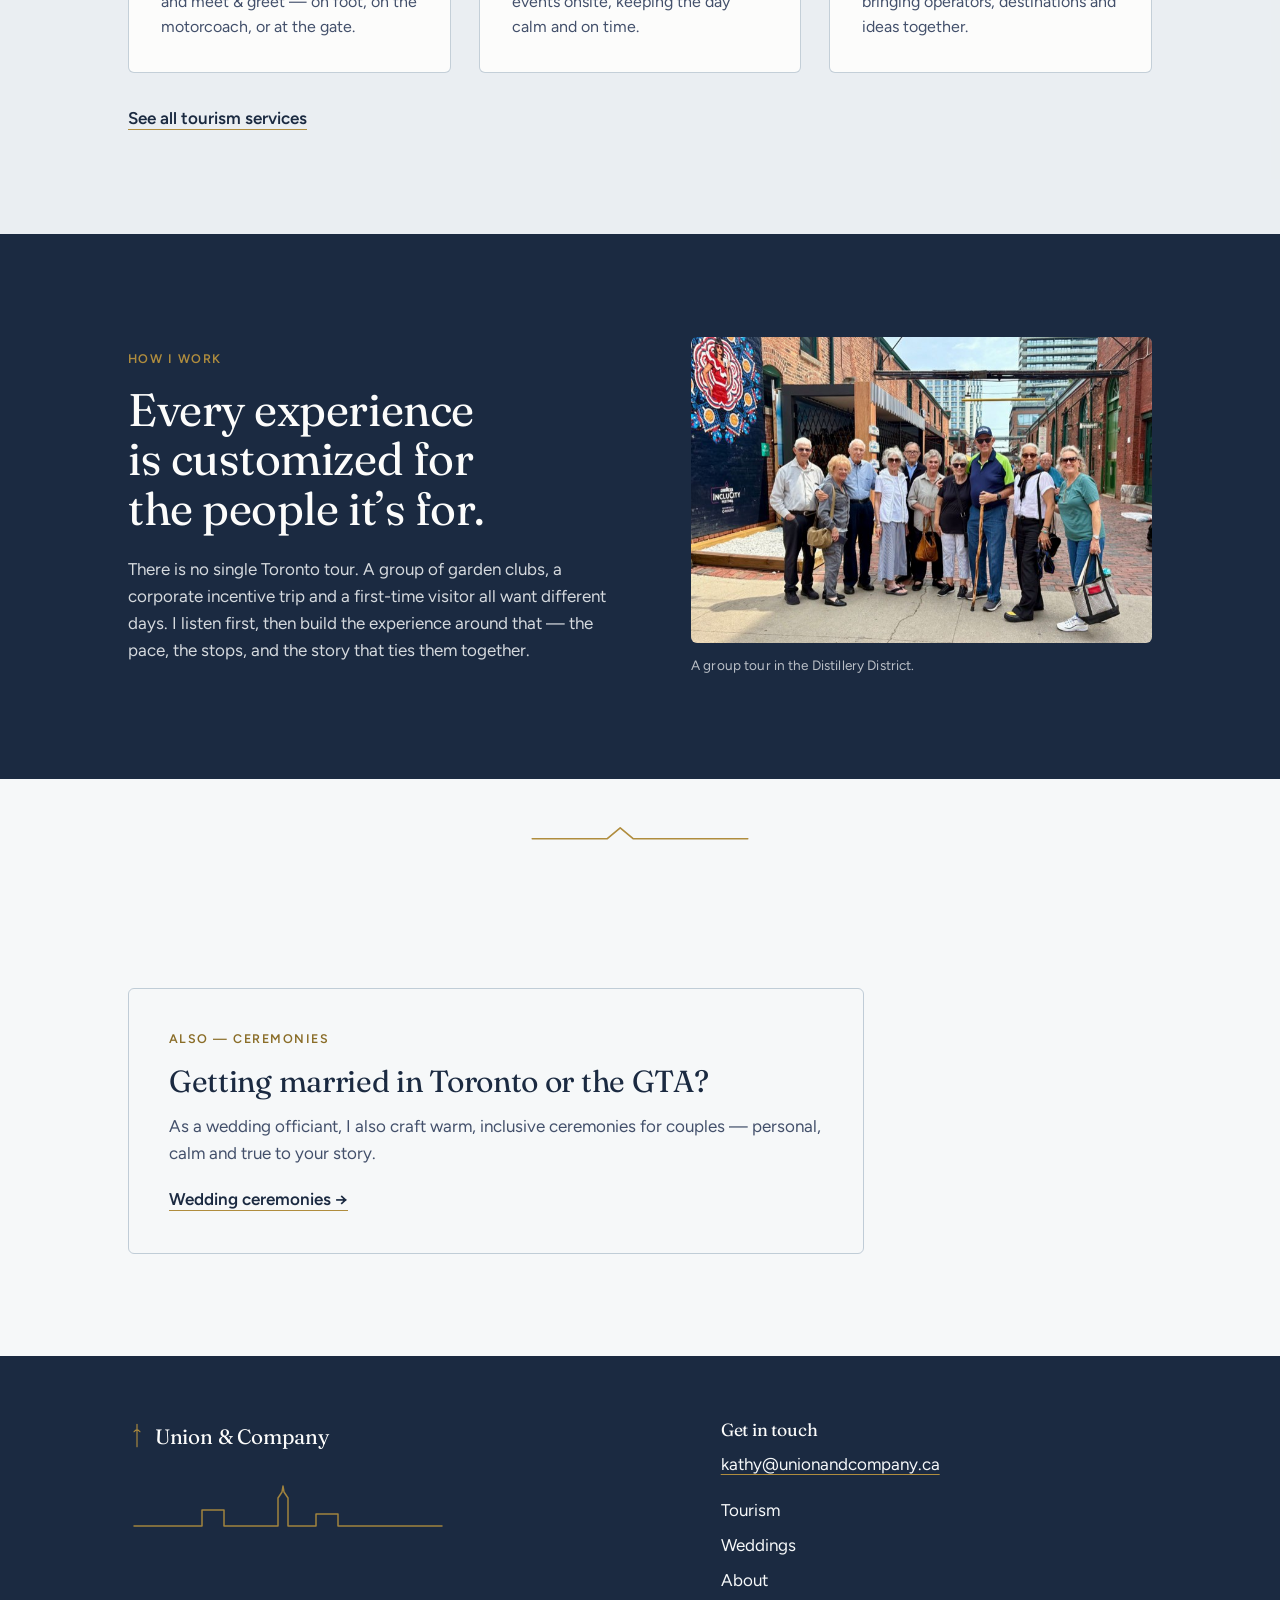
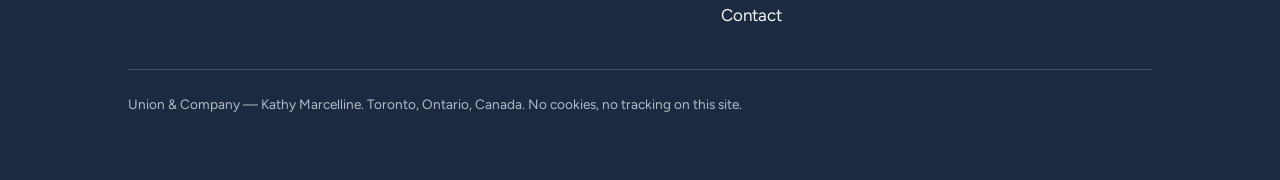
==== commit 67e81569: "Set business email to kathy@unionandcompany.ca Replaces the placeholder address in every footer and " ====
--- a/index.html
+++ b/index.html
@@ -161,8 +161,7 @@
         </div>
         <div class="footer__contact">
           <h2>Get in touch</h2>
-          <!-- TODO: confirm with Kathy — replace with her real business email. -->
-          <p><a href="mailto:hello@unionandcompany.ca">hello@unionandcompany.ca</a></p>
+          <p><a href="mailto:kathy@unionandcompany.ca">kathy@unionandcompany.ca</a></p>
           <nav aria-label="Footer">
             <ul>
               <li><a href="tourism.html">Tourism</a></li>
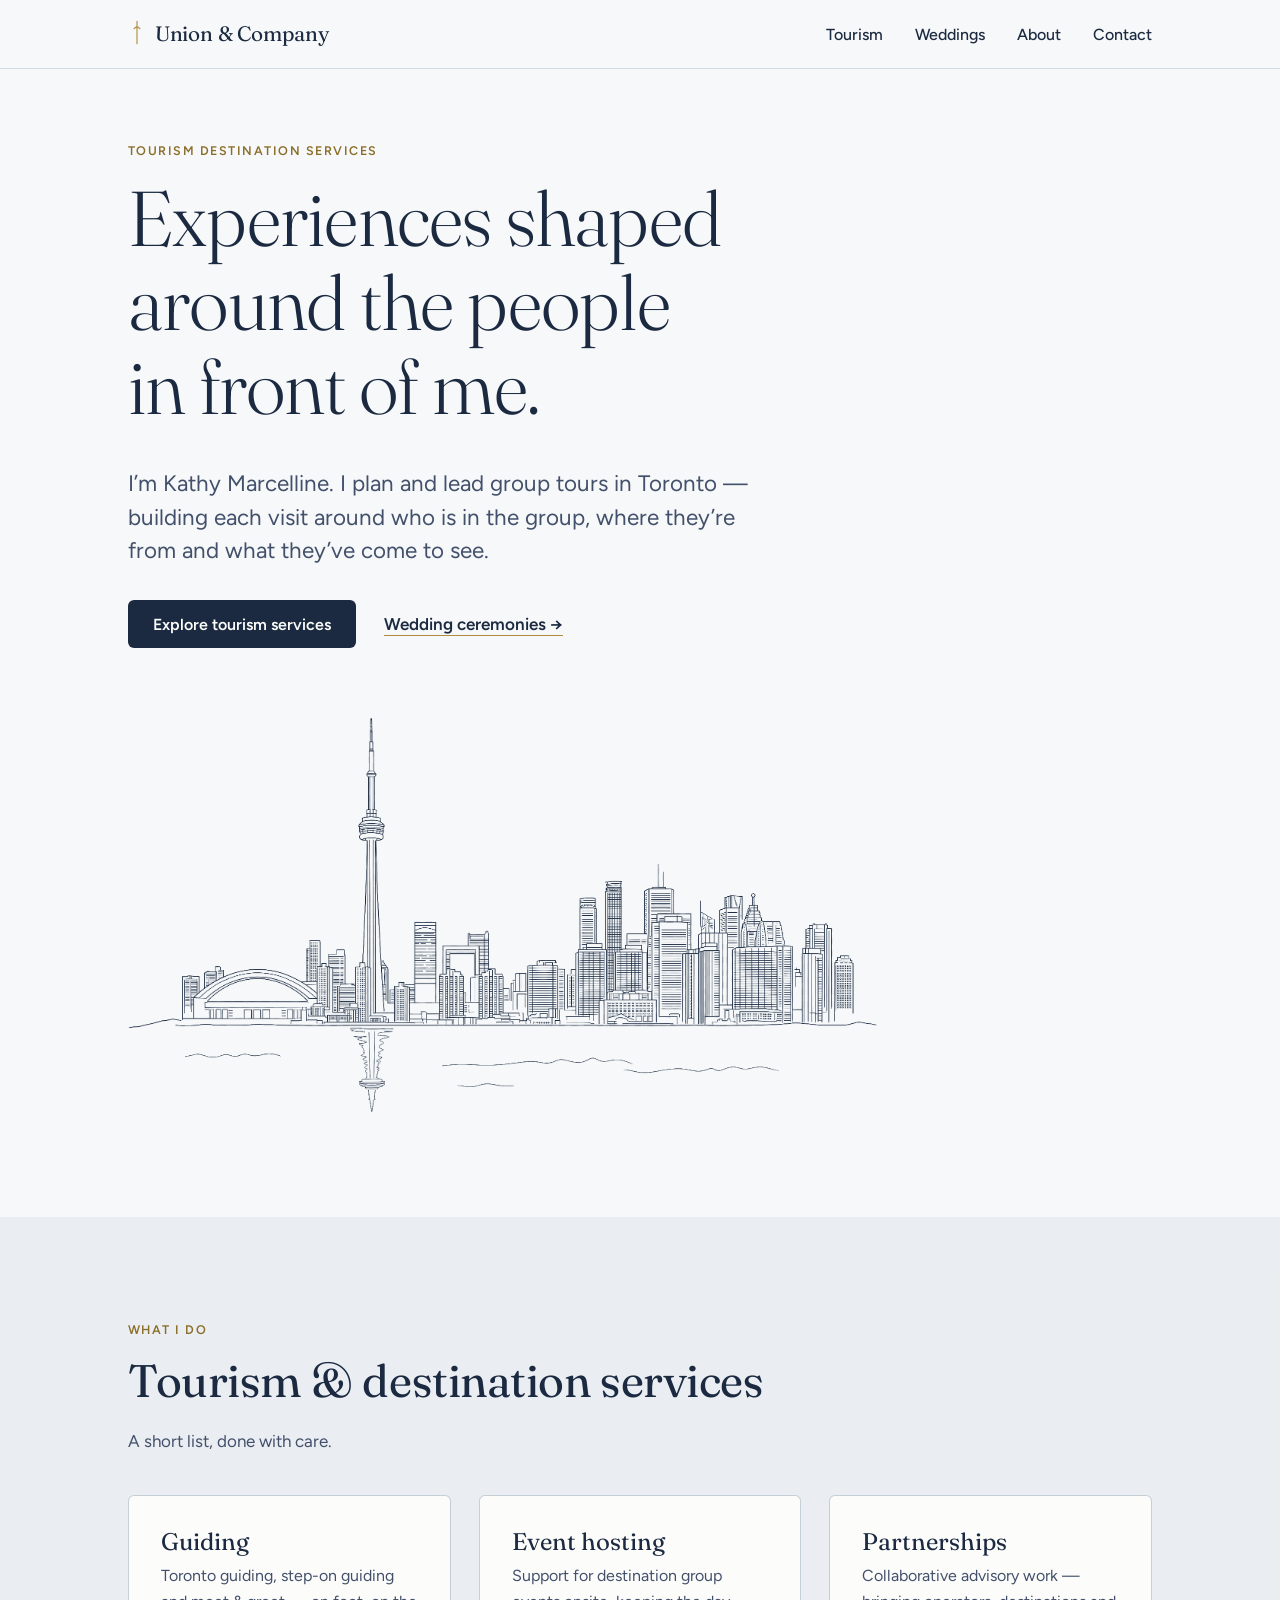
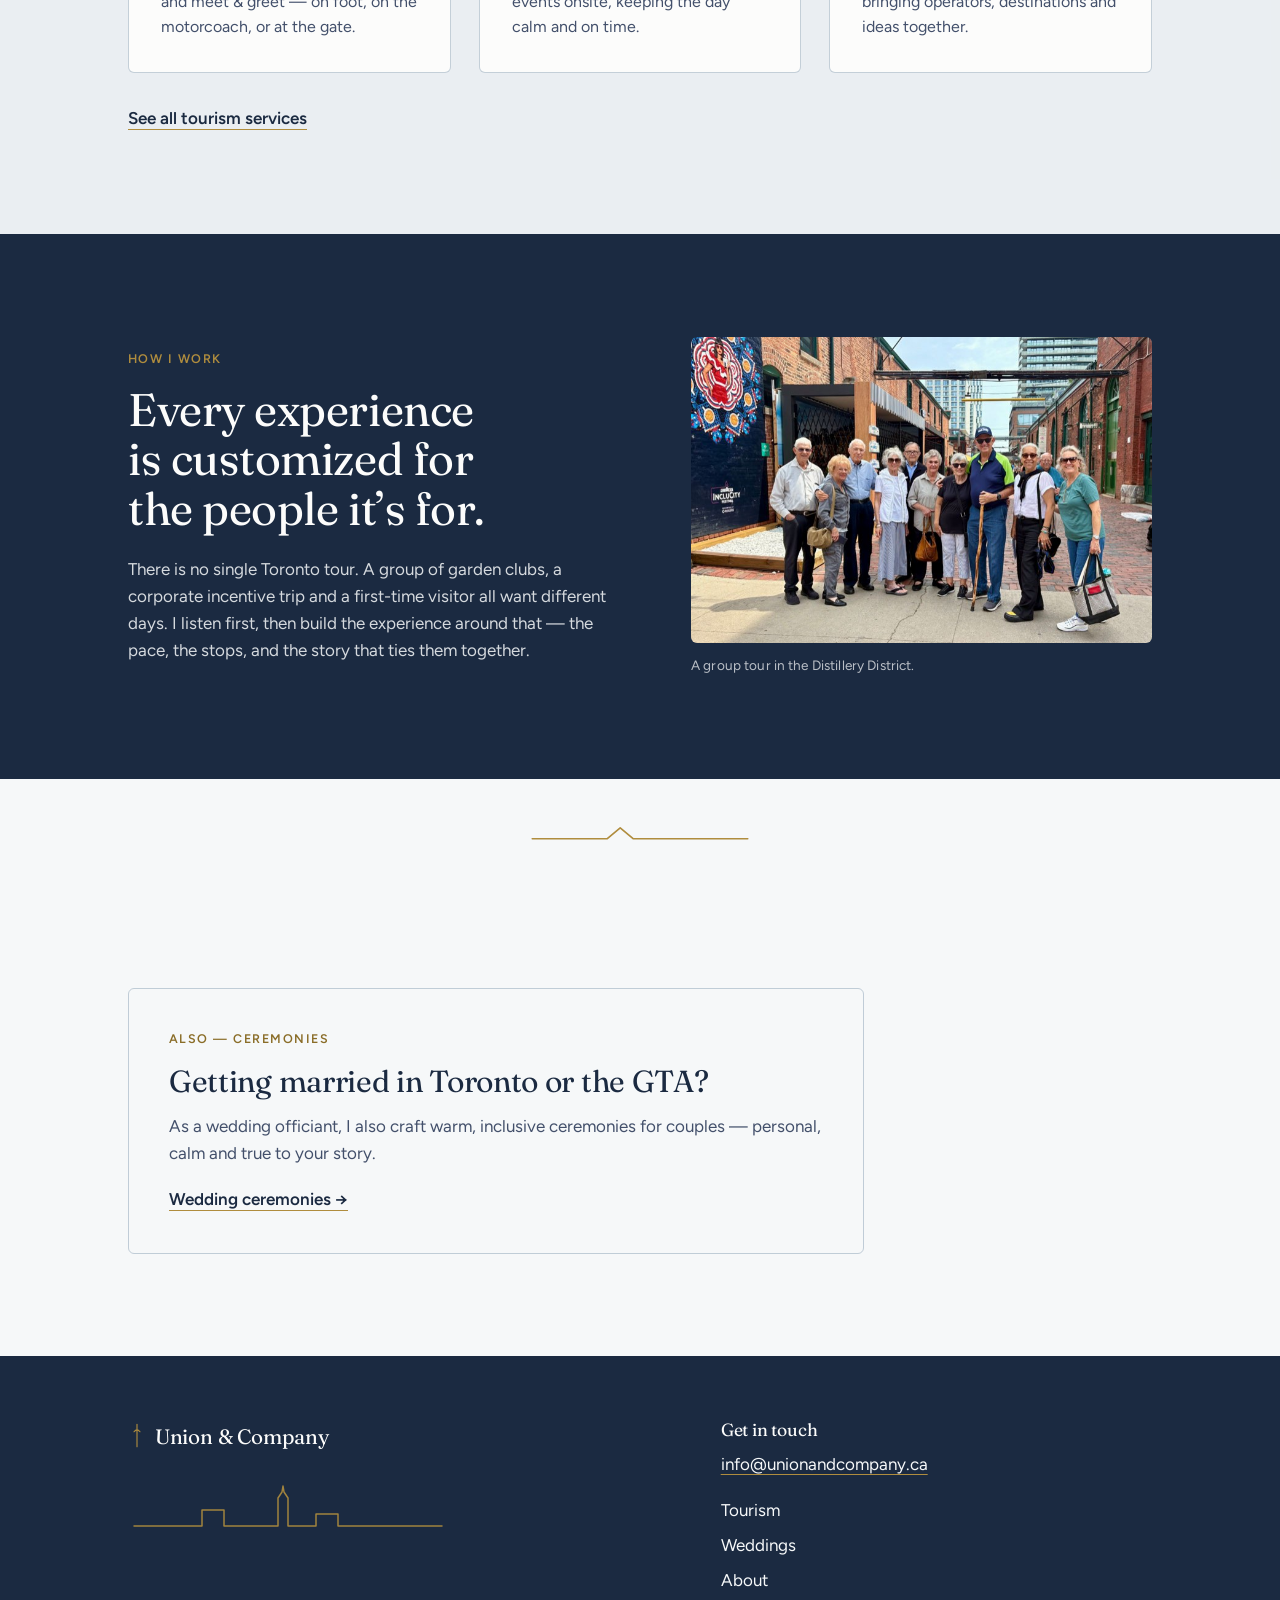
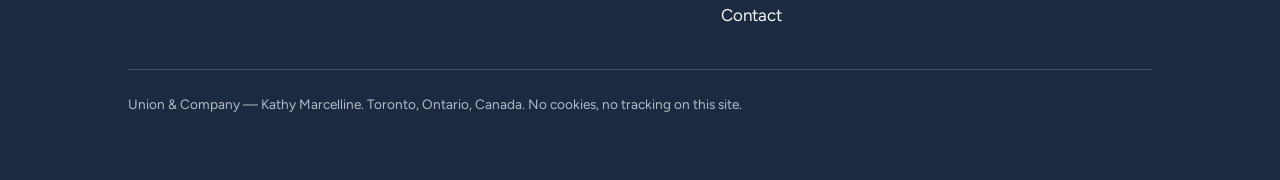
==== commit 41295407: "Replace the business email with info@unionandcompany.ca and remove the inquiry form At Kathy's reque" ====
--- a/index.html
+++ b/index.html
@@ -161,7 +161,7 @@
         </div>
         <div class="footer__contact">
           <h2>Get in touch</h2>
-          <p><a href="mailto:kathy@unionandcompany.ca">kathy@unionandcompany.ca</a></p>
+          <p><a href="mailto:info@unionandcompany.ca">info@unionandcompany.ca</a></p>
           <nav aria-label="Footer">
             <ul>
               <li><a href="tourism.html">Tourism</a></li>
--- a/css/styles.css
+++ b/css/styles.css
@@ -657,3 +657,12 @@
   .js .reveal { opacity: 1; transform: none; }
   .js .skyline-hero { animation: none; }
 }
+
+/* Contact options (replaced the inquiry form, October 2026) */
+.contact-options__title { margin-bottom: 1.25rem; }
+.contact-options__list { list-style: none; margin: 0; padding: 0; display: grid; gap: 1.25rem; }
+.contact-option .btn { margin-top: 1rem; }
+.contact-option.is-requested { outline: 2px solid var(--brass); outline-offset: 4px; }
+@media (min-width: 768px) {
+  .contact-layout .contact-options { margin-top: 1.5rem; }
+}
